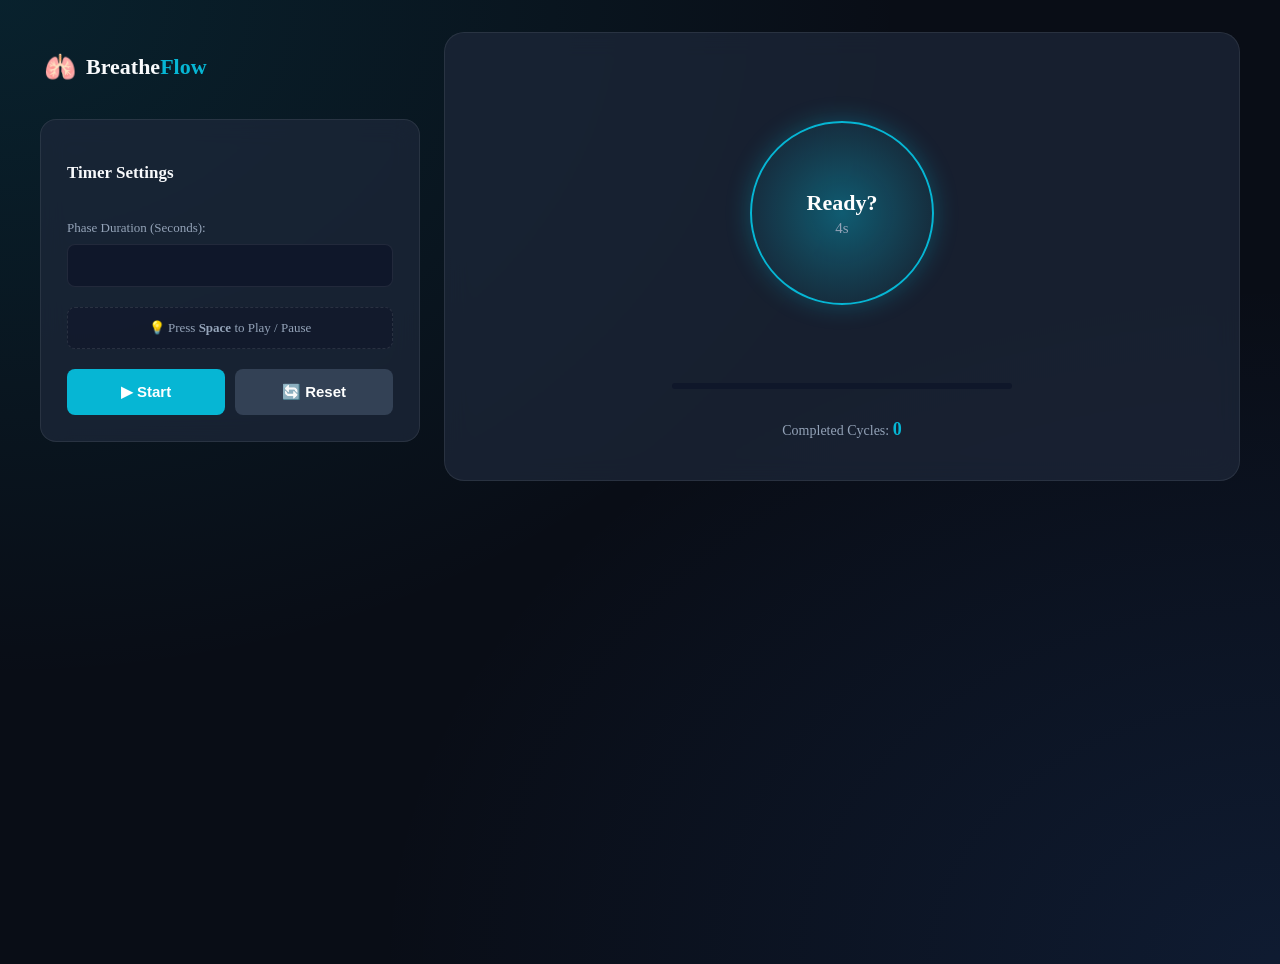
==== index.html @ 0cdd4616 "Rename Breathing-Timer.html to index.html" ====
<!DOCTYPE html>
<html lang="en">
<head>
    <meta charset="UTF-8">
    <meta name="viewport" content="width=device-width, initial-scale=1.0">
    <title>Breathing Exercise Timer</title>
    <link href="https://fonts.googleapis.com/css2?family=Plus+Jakarta+Sans:wght@400;500;600;700&display=swap" rel="stylesheet">
    <link rel="stylesheet" href="Breathing-Timer.css">
</head>
<body>

    <div class="app-layout">
        <!-- Sidebar Controls -->
        <aside class="sidebar">
            <div class="brand">
                <span class="brand-icon">🫁</span>
                <h2>Breathe<span>Flow</span></h2>
            </div>

            <div class="form-card">
                <h3>Timer Settings</h3>
                
                <div class="input-group">
                    <label for="phaseDuration">Phase Duration (Seconds):</label>
                    <input type="number" id="phaseDuration"  min="2" max="10">
                </div>

                <div class="shortcut-hint">
                    <span>💡 Press <strong>Space</strong> to Play / Pause</span>
                </div>

                <div class="form-actions">
                    <button id="startBtn" class="btn-primary">▶ Start</button>
                    <button id="resetBtn" class="btn-secondary">🔄 Reset</button>
                </div>
            </div>
        </aside>

        <!-- Main Animation Area -->
        <main class="main-content">
            <div class="timer-card">
                <div class="circle-container">
                    <div id="breathCircle" class="breath-circle">
                        <span id="phaseText">Ready?</span>
                        <span id="timerCountdown">4s</span>
                    </div>
                </div>

                <div class="progress-bar-container">
                    <div id="progressBar" class="progress-bar"></div>
                </div>

                <div class="cycle-stats">
                    Completed Cycles: <strong id="cycleCount">0</strong>
                </div>
            </div>
        </main>
    </div>

    <script src="Breathing-Timer.js"></script>
</body>
</html>
---- Breathing-Timer.css ----
* {

body {
    background: #090d16;
    background-image: 
        radial-gradient(at 0% 0%, rgba(6, 182, 212, 0.12) 0px, transparent 50%),
        radial-gradient(at 100% 100%, rgba(59, 130, 246, 0.12) 0px, transparent 50%);
    color: #f8fafc;
    min-height: 100vh;
    padding: 24px;
}

.app-layout {
    max-width: 1200px;
    margin: 0 auto;
    display: grid;
    grid-template-columns: 380px 1fr;
    gap: 24px;
}

.sidebar {
    display: flex;
    flex-direction: column;
    gap: 16px;
    width: 380px;
}

.brand {
    display: flex;
    align-items: center;
    gap: 10px;
    padding: 4px;
}

.brand-icon { font-size: 26px; }
.brand h2 { font-size: 22px; font-weight: 700; }
.brand span { color: #06b6d4; }

.form-card {
    background: rgba(30, 41, 59, 0.7);
    border: 1px solid rgba(255, 255, 255, 0.08);
    backdrop-filter: blur(12px);
    border-radius: 16px;
    padding: 26px;
    display: flex;
    flex-direction: column;
    gap: 20px;
}

.form-card h3 { font-size: 17px; font-weight: 600; }

.input-group {
    display: flex;
    flex-direction: column;
    gap: 8px;
}

.input-group label { font-size: 13px; color: #94a3b8; }

input[type="number"] {
    background: #0f172a;
    border: 1px solid rgba(255, 255, 255, 0.08);
    padding: 12px;
    border-radius: 8px;
    color: white;
    font-size: 15px;
    outline: none;
}

input[type="number"]:focus {
    border-color: #06b6d4;
    box-shadow: 0 0 0 3px rgba(6, 182, 212, 0.2);
}

.shortcut-hint {
    background: rgba(15, 23, 42, 0.6);
    border: 1px dashed rgba(255, 255, 255, 0.1);
    padding: 12px;
    border-radius: 8px;
    font-size: 13px;
    color: #94a3b8;
    text-align: center;
}

.form-actions { display: flex; gap: 10px; }

button {
    border: none;
    padding: 14px;
    border-radius: 8px;
    font-size: 15px;
    font-weight: 600;
    cursor: pointer;
    transition: all 0.2s;
    flex: 1;
}

.btn-primary { background: #06b6d4; color: white; }
.btn-primary:hover { background: #0891b2; }
.btn-secondary { background: #334155; color: white; }

/* Main Visual Area */
.main-content {
    display: flex;
    justify-content: center;
    align-items: center;
}

.timer-card {
    background: rgba(30, 41, 59, 0.7);
    border: 1px solid rgba(255, 255, 255, 0.08);
    backdrop-filter: blur(12px);
    border-radius: 20px;
    width: 100%;
    padding: 40px;
    display: flex;
    flex-direction: column;
    align-items: center;
    gap: 30px;
}

.circle-container {
    width: 280px;
    height: 280px;
    display: flex;
    align-items: center;
    justify-content: center;
    position: relative;
}

.breath-circle {
    width: 180px;
    height: 180px;
    border-radius: 50%;
    background: radial-gradient(circle, rgba(6, 182, 212, 0.4) 0%, rgba(6, 182, 212, 0.1) 70%);
    border: 2px solid #06b6d4;
    box-shadow: 0 0 25px rgba(6, 182, 212, 0.3);
    display: flex;
    flex-direction: column;
    align-items: center;
    justify-content: center;
    transition: transform 1s ease-in-out, box-shadow 1s ease-in-out;
}

.breath-circle.inhale {
    transform: scale(1.4);
    box-shadow: 0 0 50px rgba(6, 182, 212, 0.6);
}

.breath-circle.hold {
    transform: scale(1.4);
    box-shadow: 0 0 35px rgba(234, 179, 8, 0.5);
    border-color: #facc15;
}

.breath-circle.exhale {
    transform: scale(1);
    box-shadow: 0 0 15px rgba(6, 182, 212, 0.2);
}

#phaseText {
    font-size: 22px;
    font-weight: 700;
    color: white;
}

#timerCountdown {
    font-size: 15px;
    color: #94a3b8;
    margin-top: 4px;
}

.progress-bar-container {
    width: 100%;
    max-width: 340px;
    height: 6px;
    background: #0f172a;
    border-radius: 10px;
    overflow: hidden;
}

.progress-bar {
    height: 100%;
    width: 0%;
    background: #06b6d4;
    transition: width 0.1s linear;
}

.cycle-stats {
    font-size: 14px;
    color: #94a3b8;
}

.cycle-stats strong {
    color: #06b6d4;
    font-size: 18px;
}
}
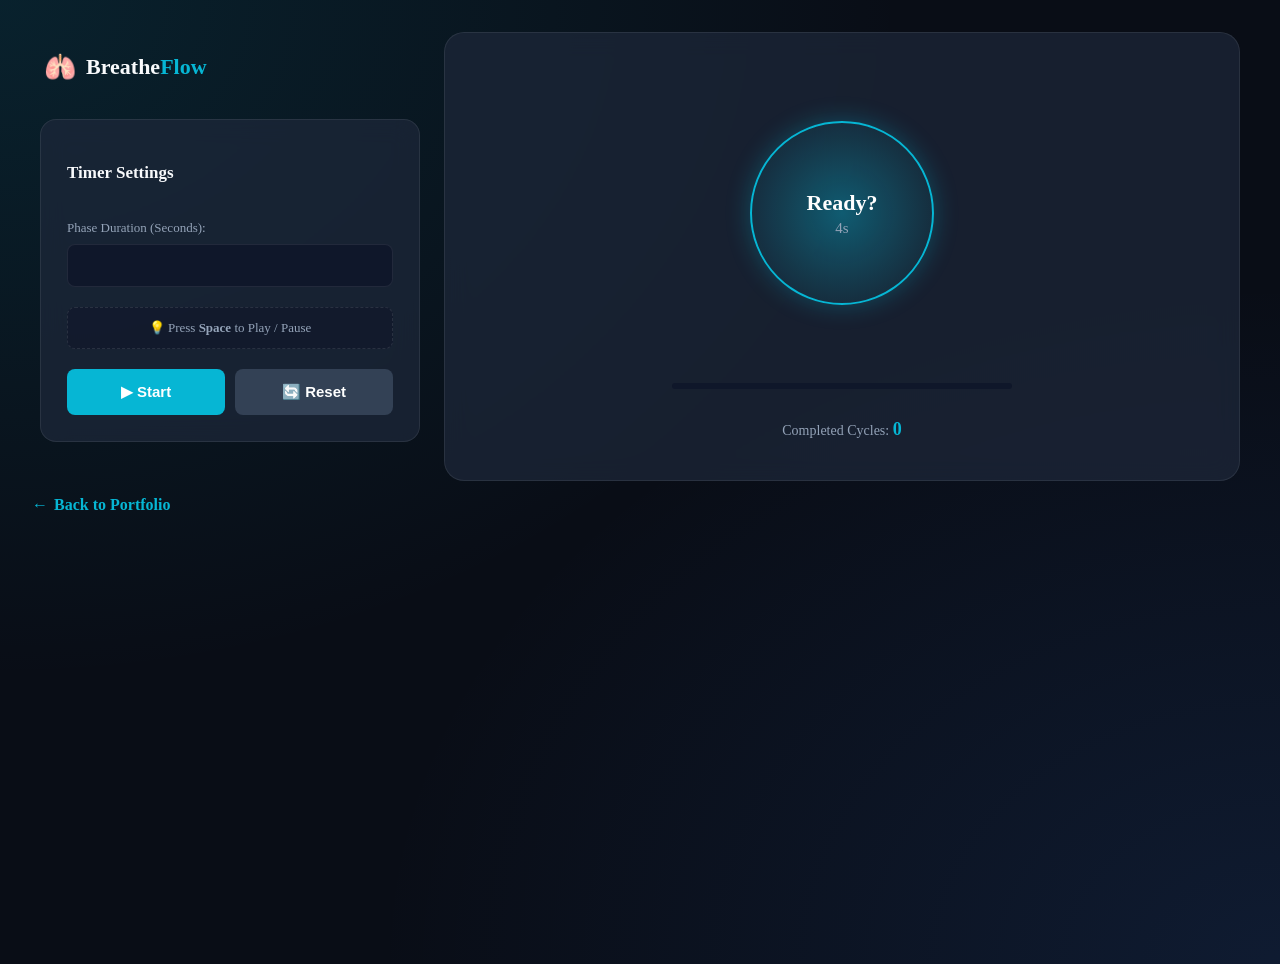
==== commit eab1b287: "Refactor index.html by removing comments and adding link Removed comments for sidebar and main anima" ====
--- a/index.html
+++ b/index.html
@@ -5,12 +5,12 @@
     <meta name="viewport" content="width=device-width, initial-scale=1.0">
     <title>Breathing Exercise Timer</title>
     <link href="https://fonts.googleapis.com/css2?family=Plus+Jakarta+Sans:wght@400;500;600;700&display=swap" rel="stylesheet">
-    <link rel="stylesheet" href="Breathing-Timer.css">
+    <link rel="stylesheet" href="breathing-timer.css">
 </head>
 <body>
 
     <div class="app-layout">
-        <!-- Sidebar Controls -->
+    
         <aside class="sidebar">
             <div class="brand">
                 <span class="brand-icon">🫁</span>
@@ -36,7 +36,6 @@
             </div>
         </aside>
 
-        <!-- Main Animation Area -->
         <main class="main-content">
             <div class="timer-card">
                 <div class="circle-container">
@@ -57,6 +56,7 @@
         </main>
     </div>
 
-    <script src="Breathing-Timer.js"></script>
+    <script src="breathing-timer.js"></script>
+      <a href="Portfolio.html" class="back-link">Back to Portfolio</a>
 </body>
 </html>
--- a/breathing-timer.css
+++ b/breathing-timer.css
@@ -0,0 +1,222 @@
+* {
+
+body {
+    background: #090d16;
+    background-image: 
+        radial-gradient(at 0% 0%, rgba(6, 182, 212, 0.12) 0px, transparent 50%),
+        radial-gradient(at 100% 100%, rgba(59, 130, 246, 0.12) 0px, transparent 50%);
+    color: #f8fafc;
+    min-height: 100vh;
+    padding: 24px;
+}
+
+.app-layout {
+    max-width: 1200px;
+    margin: 0 auto;
+    display: grid;
+    grid-template-columns: 380px 1fr;
+    gap: 24px;
+}
+
+.sidebar {
+    display: flex;
+    flex-direction: column;
+    gap: 16px;
+    width: 380px;
+}
+
+.brand {
+    display: flex;
+    align-items: center;
+    gap: 10px;
+    padding: 4px;
+}
+
+.brand-icon { font-size: 26px; }
+.brand h2 { font-size: 22px; font-weight: 700; }
+.brand span { color: #06b6d4; }
+
+.form-card {
+    background: rgba(30, 41, 59, 0.7);
+    border: 1px solid rgba(255, 255, 255, 0.08);
+    backdrop-filter: blur(12px);
+    border-radius: 16px;
+    padding: 26px;
+    display: flex;
+    flex-direction: column;
+    gap: 20px;
+}
+
+.form-card h3 { font-size: 17px; font-weight: 600; }
+
+.input-group {
+    display: flex;
+    flex-direction: column;
+    gap: 8px;
+}
+
+.input-group label { font-size: 13px; color: #94a3b8; }
+
+input[type="number"] {
+    background: #0f172a;
+    border: 1px solid rgba(255, 255, 255, 0.08);
+    padding: 12px;
+    border-radius: 8px;
+    color: white;
+    font-size: 15px;
+    outline: none;
+}
+
+input[type="number"]:focus {
+    border-color: #06b6d4;
+    box-shadow: 0 0 0 3px rgba(6, 182, 212, 0.2);
+}
+
+.shortcut-hint {
+    background: rgba(15, 23, 42, 0.6);
+    border: 1px dashed rgba(255, 255, 255, 0.1);
+    padding: 12px;
+    border-radius: 8px;
+    font-size: 13px;
+    color: #94a3b8;
+    text-align: center;
+}
+
+.form-actions { display: flex; gap: 10px; }
+
+button {
+    border: none;
+    padding: 14px;
+    border-radius: 8px;
+    font-size: 15px;
+    font-weight: 600;
+    cursor: pointer;
+    transition: all 0.2s;
+    flex: 1;
+}
+
+.btn-primary { background: #06b6d4; color: white; }
+.btn-primary:hover { background: #0891b2; }
+.btn-secondary { background: #334155; color: white; }
+
+.main-content {
+    display: flex;
+    justify-content: center;
+    align-items: center;
+}
+
+.timer-card {
+    background: rgba(30, 41, 59, 0.7);
+    border: 1px solid rgba(255, 255, 255, 0.08);
+    backdrop-filter: blur(12px);
+    border-radius: 20px;
+    width: 100%;
+    padding: 40px;
+    display: flex;
+    flex-direction: column;
+    align-items: center;
+    gap: 30px;
+}
+
+.circle-container {
+    width: 280px;
+    height: 280px;
+    display: flex;
+    align-items: center;
+    justify-content: center;
+    position: relative;
+}
+
+.breath-circle {
+    width: 180px;
+    height: 180px;
+    border-radius: 50%;
+    background: radial-gradient(circle, rgba(6, 182, 212, 0.4) 0%, rgba(6, 182, 212, 0.1) 70%);
+    border: 2px solid #06b6d4;
+    box-shadow: 0 0 25px rgba(6, 182, 212, 0.3);
+    display: flex;
+    flex-direction: column;
+    align-items: center;
+    justify-content: center;
+    transition: transform 1s ease-in-out, box-shadow 1s ease-in-out;
+}
+
+.breath-circle.inhale {
+    transform: scale(1.4);
+    box-shadow: 0 0 50px rgba(6, 182, 212, 0.6);
+}
+
+.breath-circle.hold {
+    transform: scale(1.4);
+    box-shadow: 0 0 35px rgba(234, 179, 8, 0.5);
+    border-color: #facc15;
+}
+
+.breath-circle.exhale {
+    transform: scale(1);
+    box-shadow: 0 0 15px rgba(6, 182, 212, 0.2);
+}
+
+#phaseText {
+    font-size: 22px;
+    font-weight: 700;
+    color: white;
+}
+
+#timerCountdown {
+    font-size: 15px;
+    color: #94a3b8;
+    margin-top: 4px;
+}
+
+.progress-bar-container {
+    width: 100%;
+    max-width: 340px;
+    height: 6px;
+    background: #0f172a;
+    border-radius: 10px;
+    overflow: hidden;
+}
+
+.progress-bar {
+    height: 100%;
+    width: 0%;
+    background: #06b6d4;
+    transition: width 0.1s linear;
+}
+
+.cycle-stats {
+    font-size: 14px;
+    color: #94a3b8;
+}
+
+.cycle-stats strong {
+    color: #06b6d4;
+    font-size: 18px;
+}
+}
+
+.back-link {
+    display: inline-block;
+    margin-top: 15px;
+    margin-left: 0px;
+    color: #06b6d4;
+    text-decoration: none;
+    font-weight: 600;
+    
+}
+
+.back-link:hover {
+    text-decoration: underline;
+}
+.back-link::before {
+  content: "← "; 
+  margin-right: 6px; 
+  display: inline-block;
+  transition: transform 0.2s ease; 
+}
+
+
+.back-link:hover::before {
+  transform: translateX(-4px); 
+}
